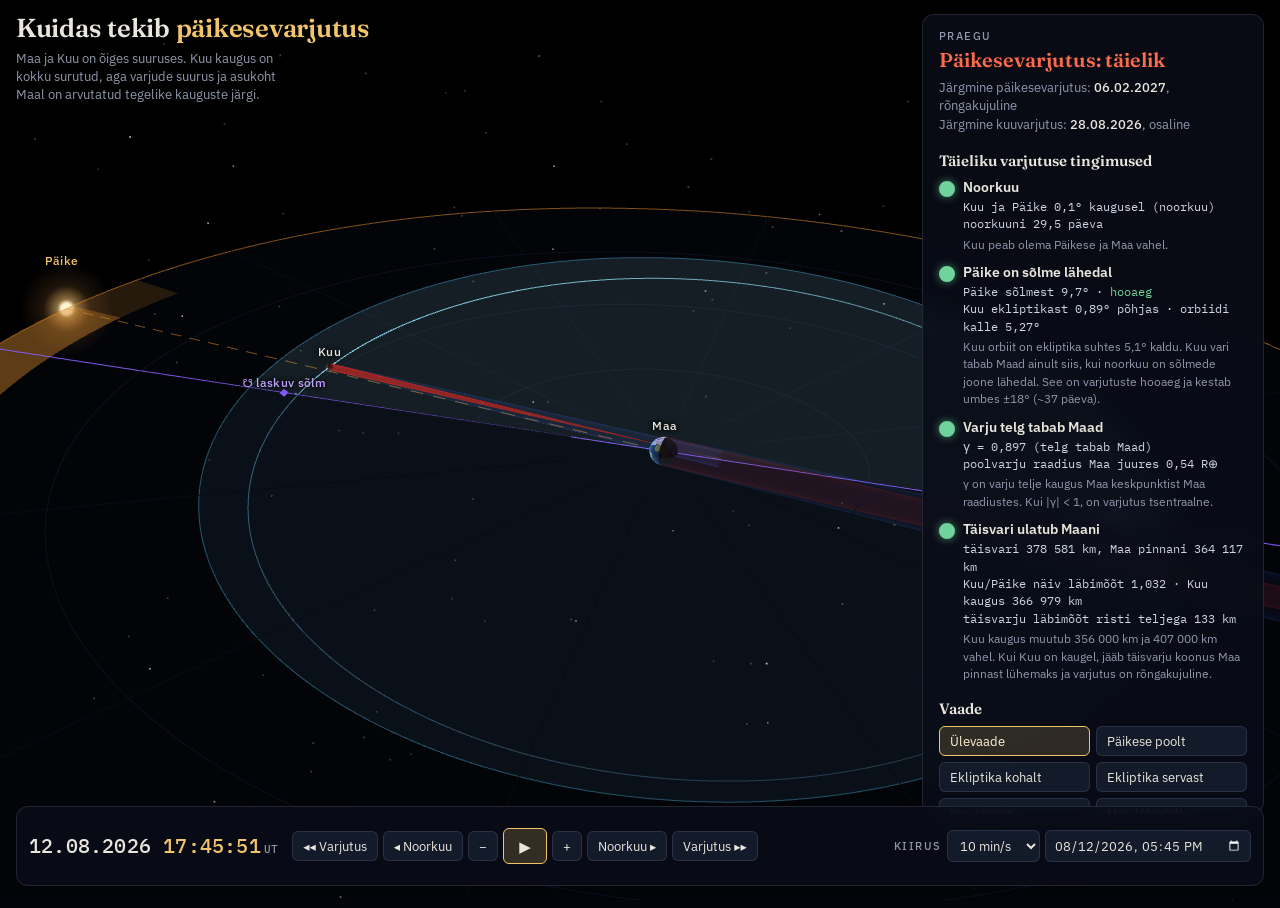
==== index.html @ 305e65b6 "Removed the tilt correction of the shadow cones so that they point straight along the sunlight; adde" ====
<!doctype html>
<html lang="et">
<head>
<meta charset="utf-8">
<meta name="viewport" content="width=device-width, initial-scale=1, viewport-fit=cover">
<title>Varjutuste mudel</title>
<link rel="preconnect" href="https://fonts.googleapis.com">
<link rel="preconnect" href="https://fonts.gstatic.com" crossorigin>
<link rel="stylesheet" href="https://fonts.googleapis.com/css2?family=Fraunces:opsz,wght@9..144,400;9..144,600&family=IBM+Plex+Sans:wght@400;500;600&family=IBM+Plex+Mono:wght@400;500&display=swap">
<link rel="stylesheet" href="style.css">

</head>
<body>
<div id="stage"></div>
<div id="labels"></div>
<div id="loading">Laen 3D-mudelit…</div>

<header class="brand">
  <h1>Kuidas tekib <em>päikesevarjutus</em></h1>
  <p>Maa ja Kuu on õiges suuruses. Kuu kaugus on kokku surutud, aga varjude suurus ja asukoht Maal on arvutatud tegelike kauguste järgi.</p>
</header>

<aside id="panel">
  <button id="panelToggle" aria-expanded="true"><span id="toggleLabel">Tingimused</span><span aria-hidden="true">▾</span></button>
  <div class="pscroll">
    <section class="status" aria-live="polite">
      <span class="eyebrow">Praegu</span>
      <div id="statusMain">—</div>
      <div class="next" id="nextInfo"></div>
    </section>

    <section>
      <h2>Täieliku varjutuse tingimused</h2>
      <ul class="checks">
        <li id="c1" data-state="off"><span class="dot"></span><div><b>Noorkuu</b><span class="val" id="c1v"></span>
          <p>Kuu peab olema Päikese ja Maa vahel.</p></div></li>
        <li id="c2" data-state="off"><span class="dot"></span><div><b>Päike on sõlme lähedal</b><span class="val" id="c2v"></span>
          <p>Kuu orbiit on ekliptika suhtes 5,1° kaldu. Kuu vari tabab Maad ainult siis, kui noorkuu on sõlmede joone lähedal. See on varjutuste hooaeg ja kestab umbes ±18° (~37 päeva).</p></div></li>
        <li id="c3" data-state="off"><span class="dot"></span><div><b>Varju telg tabab Maad</b><span class="val" id="c3v"></span>
          <p>γ on varju telje kaugus Maa keskpunktist Maa raadiustes. Kui |γ| &lt; 1, on varjutus tsentraalne.</p></div></li>
        <li id="c4" data-state="off"><span class="dot"></span><div><b>Täisvari ulatub Maani</b><span class="val" id="c4v"></span>
          <p>Kuu kaugus muutub 356 000 km ja 407 000 km vahel. Kui Kuu on kaugel, jääb täisvarju koonus Maa pinnast lühemaks ja varjutus on rõngakujuline.</p></div></li>
      </ul>
    </section>

    <section>
      <h2>Vaade</h2>
      <div class="grid" id="views">
        <button data-view="overview">Ülevaade</button>
        <button data-view="sun">Päikese poolt</button>
        <button data-view="top">Ekliptika kohalt</button>
        <button data-view="edge">Ekliptika servast</button>
        <button data-view="shadow">Kuu tagant</button>
        <button data-view="earth">Maa lähedalt</button>
        <button data-view="spot">Täisvari lähedalt</button>
        <button data-view="moon">Kuu lähedalt</button>
      </div>
    </section>

    <section>
      <h2>Varjutused</h2>
      <div class="presets" id="presets"></div>
    </section>

    <section class="row">
      <h2>Seaded</h2>
      <span class="eyebrow">Taustsüsteem</span>
      <div class="seg" id="frameSeg">
        <button data-frame="sun" aria-pressed="true">Päike paigal</button>
        <button data-frame="stars" aria-pressed="false">Tähed paigal</button>
      </div>
      <p class="note">Kui Päike on paigal, on hästi näha, kuidas sõlmede joon pöörleb: Päikese suhtes teeb see täisringi 346,6 päevaga (varjutusaasta).</p>
      <label for="dist">Kuu kaugus mudelis <output id="distOut"></output></label>
      <input type="range" id="dist" min="15" max="60.27" step="0.01" value="30">
      <p class="note">Kokkusurutud kaugusel tabavad varjukoonused Maad ja Kuud veidi vales kohas. Vari Maa ja Kuu pinnal on alati arvutatud tegelike kauguste järgi.</p>
      <div class="toggles">
        <label><input type="checkbox" id="tCones" checked> Varjukoonused</label>
        <label><input type="checkbox" id="tOrbit" checked> Kuu orbiit</label>
        <label><input type="checkbox" id="tPlane" checked> Orbiidi tasand</label>
        <label><input type="checkbox" id="tNodes" checked> Sõlmed ja hooajad</label>
        <label><input type="checkbox" id="tHi" checked> Varjude kontuurid</label>
        <label><input type="checkbox" id="tLabels" checked> Sildid</label>
        <label><input type="checkbox" id="tEarthSh" checked> Maa vari</label>
      </div>
    </section>

    <section>
      <h2>Tähised</h2>
      <div class="legend">
        <span><i style="background:var(--penumbra)"></i>Poolvari</span>
        <span><i style="background:var(--umbra)"></i>Täisvari</span>
        <span><i style="background:var(--antumbra)"></i>Antumbra (rõngas)</span>
        <span><i style="background:#c4554a;opacity:.7"></i>Maa täisvari</span>
        <span><i style="background:var(--node)"></i>Sõlmede joon</span>
        <span><i style="background:rgba(243,197,107,.5)"></i>Varjutuste hooaeg</span>
        <span><i style="background:#8ed8ef"></i>Orbiit ekliptikast põhjas</span>
        <span><i style="background:#3d6a82"></i>Orbiit ekliptikast lõunas</span>
      </div>
      <p class="note" style="margin-top:10px">Maal näitavad kontuurid, kui suur osa Päikese läbimõõdust on kaetud (20%, 40%, 60%, 80%). Täisvari on punane ja rõngasvarjutuse ala oranž. Joon on varjutuse keskjoon. Kuu ja Päikese asukoht on arvutatud Meeusi järgi, täpsus umbes 0,01°.</p>
    </section>
  </div>
</aside>

<footer id="timebar">
  <div class="clock"><span id="clockDate">—</span> <span class="t" id="clockTime"></span><span class="ut">UT</span></div>
  <div class="tgroup">
    <button id="prevEcl" title="Eelmine päikesevarjutus">◂◂ <span class="hide-narrow">Varjutus</span></button>
    <button id="prevNM" title="Eelmine noorkuu">◂ <span class="hide-narrow">Noorkuu</span></button>
    <button id="stepBack" title="Samm tagasi">−</button>
    <button id="play" title="Käivita / peata (tühik)" aria-label="Käivita">▶</button>
    <button id="stepFwd" title="Samm edasi">+</button>
    <button id="nextNM" title="Järgmine noorkuu"><span class="hide-narrow">Noorkuu</span> ▸</button>
    <button id="nextEcl" title="Järgmine päikesevarjutus"><span class="hide-narrow">Varjutus</span> ▸▸</button>
  </div>
  <div class="spacer"></div>
  <div class="tgroup">
    <label for="speed" class="eyebrow hide-narrow">Kiirus</label>
    <select id="speed">
      <option value="0.000694444">1 min/s</option>
      <option value="0.00694444" selected>10 min/s</option>
      <option value="0.0416667">1 tund/s</option>
      <option value="0.25">6 tundi/s</option>
      <option value="1">1 päev/s</option>
      <option value="7">1 nädal/s</option>
      <option value="29.53">1 kuu/s</option>
      <option value="91.3">3 kuud/s</option>
    </select>
    <input type="datetime-local" id="dtInput" step="60" aria-label="Kuupäev ja kellaaeg (UT)">
  </div>
</footer>

<script type="importmap">
{ "imports": {
  "three": "./js/vendor/three/three.module.js",
  "three/addons/": "./js/vendor/three/addons/"
} }
</script>
<script type="module" src="js/app.js"></script>
</body>
</html>
---- style.css ----
/* Layout: full-bleed 3D stage; floating instrument panel right, time console bottom. Single dark look (space). */
:root {
  --space: #03050a;
  --glass: rgba(10, 14, 24, 0.84);
  --glass-2: rgba(22, 28, 44, 0.9);
  --line: rgba(160, 175, 210, 0.16);
  --ink: #e9e6dd;
  --muted: #8f97ab;
  --corona: #f3c56b;
  --umbra: #ff6a4a;
  --penumbra: #8fb3ff;
  --antumbra: #ffb347;
  --node: #c3a3ff;
  --ok: #6fd39b;
  --near: #f3c56b;
  --off: #5b6275;
  --f-display: "Fraunces", Georgia, serif;
  --f-body: "IBM Plex Sans", system-ui, sans-serif;
  --f-mono: "IBM Plex Mono", ui-monospace, Menlo, monospace;
  color-scheme: dark;
}
html, body { height: 100%; }
body { background: var(--space); color: var(--ink); font-family: var(--f-body); font-size: 14px; overflow: hidden; }
#stage { position: fixed; inset: 0; }
#stage canvas { display: block; touch-action: none; }
#labels { position: fixed; inset: 0; pointer-events: none; overflow: hidden; }
.lbl { position: absolute; transform: translate(-50%, -140%); font: 500 11.5px/1 var(--f-body); letter-spacing: .03em;
  color: var(--ink); text-shadow: 0 0 4px #000, 0 0 8px #000; white-space: nowrap; }
.lbl.node { color: var(--node); }
.lbl.sun { color: var(--corona); }
.lbl.small { font-size: 10.5px; color: #d8d2bf; transform: translate(6px, -50%); }

button, select, input { font: inherit; color: inherit; }
button { background: var(--glass-2); border: 1px solid var(--line); border-radius: 6px; padding: 6px 10px; cursor: pointer; }
button:hover { border-color: rgba(243, 197, 107, .5); }
button:focus-visible, select:focus-visible, input:focus-visible { outline: 2px solid var(--corona); outline-offset: 1px; }
button[aria-pressed="true"] { background: rgba(243, 197, 107, .16); border-color: var(--corona); color: #fff3d6; }

.brand { position: fixed; top: max(14px, env(safe-area-inset-top, 0px)); left: max(16px, env(safe-area-inset-left, 0px)); max-width: 420px; pointer-events: none; }
.brand h1 { margin: 0; font: 600 26px/1.1 var(--f-display); letter-spacing: -.01em; text-wrap: balance; }
.brand h1 em { font-style: normal; color: var(--corona); }
.brand p { margin: 6px 0 0; color: var(--muted); font-size: 12.5px; line-height: 1.45; max-width: 36ch; }

/* ---- panel ---- */
#panel { position: fixed; top: max(14px, env(safe-area-inset-top, 0px)); right: max(16px, env(safe-area-inset-right, 0px));
  bottom: calc(86px + env(safe-area-inset-bottom, 0px)); width: 340px; background: var(--glass); border: 1px solid var(--line);
  border-radius: 12px; backdrop-filter: blur(10px); display: flex; flex-direction: column; overflow: hidden; }
#panelToggle { display: none; }
.pscroll { overflow-y: auto; padding: 16px; display: flex; flex-direction: column; gap: 18px; }
.status { display: flex; flex-direction: column; gap: 6px; }
.eyebrow { font: 500 10.5px/1 var(--f-body); letter-spacing: .14em; text-transform: uppercase; color: var(--muted); }
#statusMain { font: 600 20px/1.2 var(--f-display); text-wrap: balance; }
#statusMain[data-kind="total"] { color: var(--umbra); }
#statusMain[data-kind="annular"], #statusMain[data-kind="hybrid"] { color: var(--antumbra); }
#statusMain[data-kind="partial"] { color: var(--penumbra); }
#statusMain[data-kind="lunar"] { color: #e58b6a; }
.next { font-size: 12.5px; color: var(--muted); line-height: 1.5; }
.next b { color: var(--ink); font-weight: 500; }

h2 { margin: 0 0 8px; font: 600 15px/1.2 var(--f-display); }
.checks { list-style: none; margin: 0; padding: 0; display: flex; flex-direction: column; gap: 10px; }
.checks li { display: grid; grid-template-columns: 14px 1fr; gap: 10px; align-items: start; }
.dot { width: 12px; height: 12px; border-radius: 50%; margin-top: 3px; border: 2px solid var(--off); }
li[data-state="ok"] .dot { background: var(--ok); border-color: var(--ok); box-shadow: 0 0 8px rgba(111, 211, 155, .6); }
li[data-state="near"] .dot { border-color: var(--near); background: rgba(243, 197, 107, .25); }
li[data-state="off"] .dot { border-color: var(--off); }
.checks b { font-weight: 600; font-size: 13.5px; }
.checks .val { display: block; font: 400 12px/1.45 var(--f-mono); color: #cfd5e4; margin-top: 2px; font-variant-numeric: tabular-nums; }
.checks p { margin: 3px 0 0; font-size: 12px; line-height: 1.45; color: var(--muted); }

.grid { display: grid; grid-template-columns: 1fr 1fr; gap: 6px; }
.grid button { text-align: left; font-size: 12.5px; }
.presets { display: flex; flex-direction: column; gap: 5px; }
.presets button { display: grid; grid-template-columns: 86px 1fr; gap: 8px; text-align: left; font-size: 12.5px; padding: 6px 9px; }
.presets .d { font-family: var(--f-mono); font-size: 11.5px; color: var(--corona); }
.presets .lunar .d { color: #e58b6a; }
.seg { display: grid; grid-template-columns: 1fr 1fr; gap: 0; border: 1px solid var(--line); border-radius: 7px; overflow: hidden; }
.seg button { border: 0; border-radius: 0; font-size: 12.5px; }
.row { display: flex; flex-direction: column; gap: 6px; }
.row label { font-size: 12.5px; color: var(--muted); display: flex; justify-content: space-between; gap: 8px; }
.row label output { color: var(--ink); font-family: var(--f-mono); font-size: 12px; }
input[type="range"] { width: 100%; accent-color: var(--corona); }
.toggles { display: grid; grid-template-columns: 1fr 1fr; gap: 6px 12px; }
.toggles label { display: flex; gap: 7px; align-items: center; font-size: 12.5px; cursor: pointer; }
input[type="checkbox"] { accent-color: var(--corona); }
.legend { display: grid; grid-template-columns: 1fr 1fr; gap: 6px 12px; font-size: 12px; color: var(--muted); }
.legend span { display: flex; align-items: center; gap: 7px; }
.legend i { width: 14px; height: 8px; border-radius: 2px; display: inline-block; }
.note { font-size: 11.5px; color: var(--muted); line-height: 1.5; margin: 0; }

/* ---- time console ---- */
#timebar { position: fixed; left: max(16px, env(safe-area-inset-left, 0px)); right: max(16px, env(safe-area-inset-right, 0px));
  bottom: max(14px, env(safe-area-inset-bottom, 0px)); min-height: 60px; background: var(--glass); border: 1px solid var(--line);
  border-radius: 12px; backdrop-filter: blur(10px); display: flex; flex-wrap: wrap; align-items: center; gap: 8px 14px; padding: 9px 12px; }
.clock { font: 500 20px/1 var(--f-mono); font-variant-numeric: tabular-nums; letter-spacing: .01em; min-width: 0; }
.clock .t { color: var(--corona); }
.clock .ut { font-size: 11px; color: var(--muted); margin-left: 3px; }
.tgroup { display: flex; gap: 5px; align-items: center; flex-wrap: wrap; }
#play { width: 44px; height: 36px; font-size: 15px; background: rgba(243, 197, 107, .18); border-color: var(--corona); }
.tgroup button { font-size: 12.5px; }
select, input[type="datetime-local"] { background: var(--glass-2); border: 1px solid var(--line); border-radius: 6px; padding: 6px 8px; font-size: 12.5px; }
.spacer { flex: 1; }

@media (max-width: 820px) {
  .brand h1 { font-size: 20px; }
  .brand p { display: none; }
  #panel { top: auto; left: max(10px, env(safe-area-inset-left, 0px)); right: max(10px, env(safe-area-inset-right, 0px)); width: auto;
    bottom: calc(var(--tb-h, 120px) + 22px + env(safe-area-inset-bottom, 0px)); max-height: 46vh; }
  #panel.collapsed .pscroll { display: none; }
  #panelToggle { display: flex; justify-content: space-between; align-items: center; border: 0; border-bottom: 1px solid var(--line);
    border-radius: 0; background: transparent; padding: 10px 14px; font-weight: 600; }
  #timebar { left: max(10px, env(safe-area-inset-left, 0px)); right: max(10px, env(safe-area-inset-right, 0px)); }
  .clock { font-size: 16px; }
  .hide-narrow { display: none; }
}
#loading { position: fixed; inset: 0; display: grid; place-items: center; color: var(--muted); pointer-events: none; }
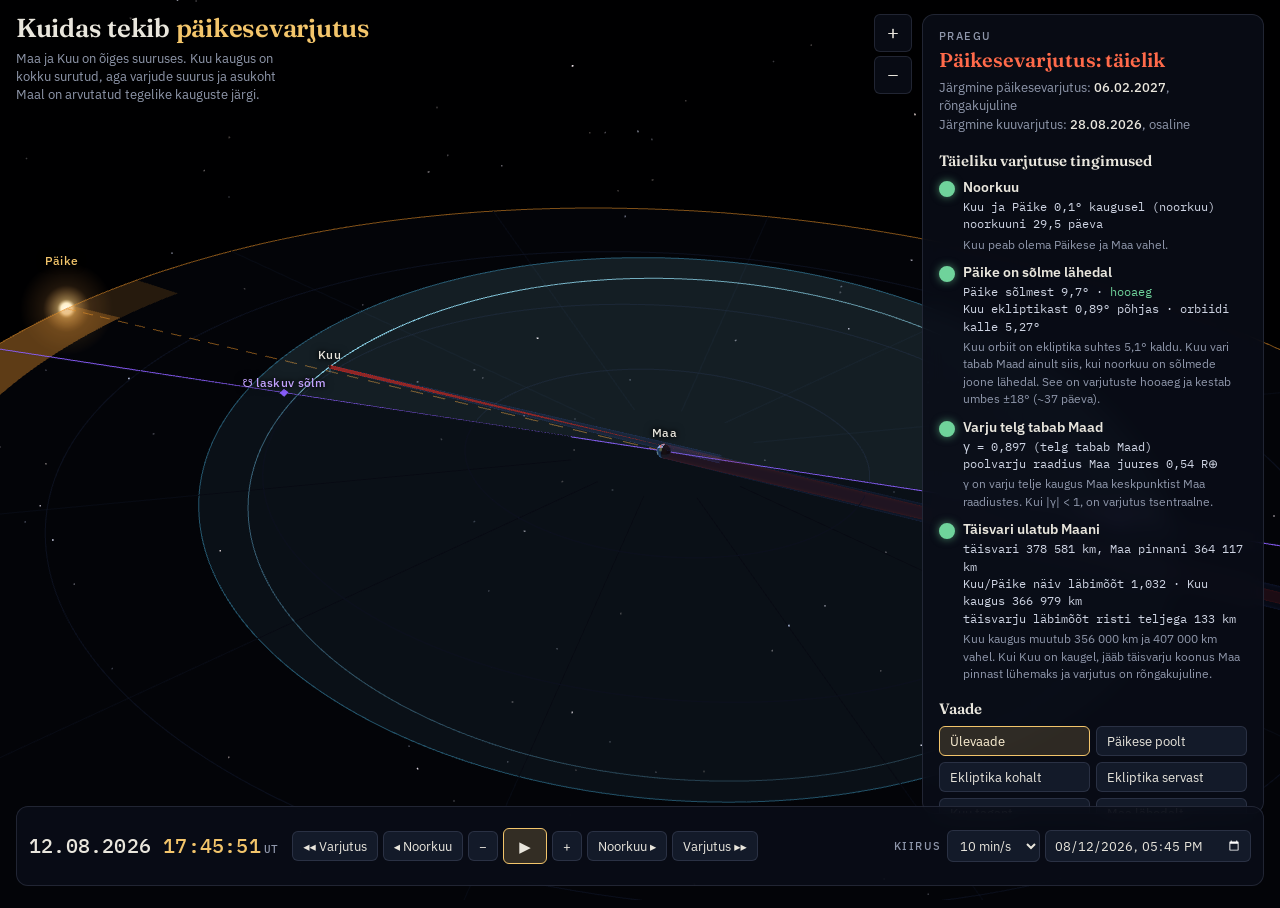
==== commit 9436f096: "Added zoom buttons; made the real Moon distance the default; widened the Earth and Moon close-up vie" ====
--- a/index.html
+++ b/index.html
@@ -19,6 +19,11 @@
   <h1>Kuidas tekib <em>päikesevarjutus</em></h1>
   <p>Maa ja Kuu on õiges suuruses. Kuu kaugus on kokku surutud, aga varjude suurus ja asukoht Maal on arvutatud tegelike kauguste järgi.</p>
 </header>
+
+<div class="zoom" role="group" aria-label="Suumimine">
+  <button id="zoomIn" title="Suumi sisse (+)" aria-label="Suumi sisse">+</button>
+  <button id="zoomOut" title="Suumi välja (−)" aria-label="Suumi välja">−</button>
+</div>
 
 <aside id="panel">
   <button id="panelToggle" aria-expanded="true"><span id="toggleLabel">Tingimused</span><span aria-hidden="true">▾</span></button>
@@ -71,7 +76,7 @@
       </div>
       <p class="note">Kui Päike on paigal, on hästi näha, kuidas sõlmede joon pöörleb: Päikese suhtes teeb see täisringi 346,6 päevaga (varjutusaasta).</p>
       <label for="dist">Kuu kaugus mudelis <output id="distOut"></output></label>
-      <input type="range" id="dist" min="15" max="60.27" step="0.01" value="30">
+      <input type="range" id="dist" min="15" max="60.27" step="0.01" value="60.27">
       <p class="note">Kokkusurutud kaugusel tabavad varjukoonused Maad ja Kuud veidi vales kohas. Vari Maa ja Kuu pinnal on alati arvutatud tegelike kauguste järgi.</p>
       <div class="toggles">
         <label><input type="checkbox" id="tCones" checked> Varjukoonused</label>
--- a/style.css
+++ b/style.css
@@ -40,6 +40,11 @@
 .brand h1 { margin: 0; font: 600 26px/1.1 var(--f-display); letter-spacing: -.01em; text-wrap: balance; }
 .brand h1 em { font-style: normal; color: var(--corona); }
 .brand p { margin: 6px 0 0; color: var(--muted); font-size: 12.5px; line-height: 1.45; max-width: 36ch; }
+
+.zoom { position: fixed; top: max(14px, env(safe-area-inset-top, 0px)); right: calc(max(16px, env(safe-area-inset-right, 0px)) + 352px);
+  display: flex; flex-direction: column; gap: 4px; }
+.zoom button { width: 38px; height: 38px; padding: 0; font: 400 20px/1 var(--f-mono); background: var(--glass);
+  backdrop-filter: blur(10px); touch-action: none; user-select: none; -webkit-user-select: none; }
 
 /* ---- panel ---- */
 #panel { position: fixed; top: max(14px, env(safe-area-inset-top, 0px)); right: max(16px, env(safe-area-inset-right, 0px));
@@ -104,6 +109,7 @@
 @media (max-width: 820px) {
   .brand h1 { font-size: 20px; }
   .brand p { display: none; }
+  .zoom { right: max(10px, env(safe-area-inset-right, 0px)); }
   #panel { top: auto; left: max(10px, env(safe-area-inset-left, 0px)); right: max(10px, env(safe-area-inset-right, 0px)); width: auto;
     bottom: calc(var(--tb-h, 120px) + 22px + env(safe-area-inset-bottom, 0px)); max-height: 46vh; }
   #panel.collapsed .pscroll { display: none; }
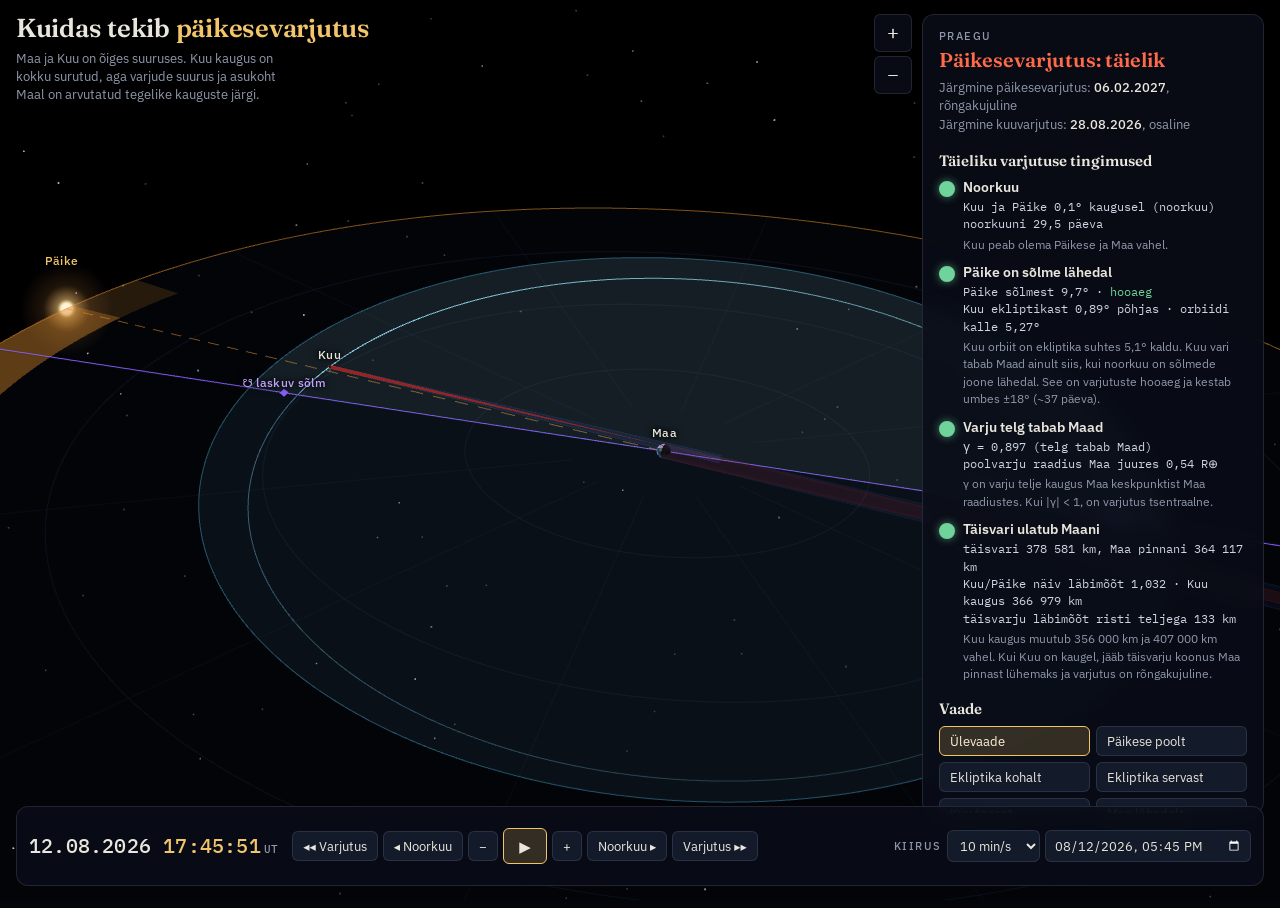
==== commit 0b579e23: "Added a bright colour scheme with a Tume/Hele switch for the page and the 3D scene Co-Authored-By: C" ====
--- a/index.html
+++ b/index.html
@@ -69,6 +69,11 @@
 
     <section class="row">
       <h2>Seaded</h2>
+      <span class="eyebrow">Värviskeem</span>
+      <div class="seg" id="schemeSeg">
+        <button data-scheme="dark" aria-pressed="true">Tume</button>
+        <button data-scheme="light" aria-pressed="false">Hele</button>
+      </div>
       <span class="eyebrow">Taustsüsteem</span>
       <div class="seg" id="frameSeg">
         <button data-frame="sun" aria-pressed="true">Päike paigal</button>
@@ -95,11 +100,11 @@
         <span><i style="background:var(--penumbra)"></i>Poolvari</span>
         <span><i style="background:var(--umbra)"></i>Täisvari</span>
         <span><i style="background:var(--antumbra)"></i>Antumbra (rõngas)</span>
-        <span><i style="background:#c4554a;opacity:.7"></i>Maa täisvari</span>
+        <span><i style="background:var(--e-umbra)"></i>Maa täisvari</span>
         <span><i style="background:var(--node)"></i>Sõlmede joon</span>
-        <span><i style="background:rgba(243,197,107,.5)"></i>Varjutuste hooaeg</span>
-        <span><i style="background:#8ed8ef"></i>Orbiit ekliptikast põhjas</span>
-        <span><i style="background:#3d6a82"></i>Orbiit ekliptikast lõunas</span>
+        <span><i style="background:var(--season)"></i>Varjutuste hooaeg</span>
+        <span><i style="background:var(--orbit-n)"></i>Orbiit ekliptikast põhjas</span>
+        <span><i style="background:var(--orbit-s)"></i>Orbiit ekliptikast lõunas</span>
       </div>
       <p class="note" style="margin-top:10px">Maal näitavad kontuurid, kui suur osa Päikese läbimõõdust on kaetud (20%, 40%, 60%, 80%). Täisvari on punane ja rõngasvarjutuse ala oranž. Joon on varjutuse keskjoon. Kuu ja Päikese asukoht on arvutatud Meeusi järgi, täpsus umbes 0,01°.</p>
     </section>
--- a/style.css
+++ b/style.css
@@ -14,10 +14,52 @@
   --ok: #6fd39b;
   --near: #f3c56b;
   --off: #5b6275;
+  --halo: #000;
+  --lbl-small: #d8d2bf;
+  --val: #cfd5e4;
+  --lunar: #e58b6a;
+  --accent-soft: rgba(243, 197, 107, .18);
+  --accent-edge: rgba(243, 197, 107, .5);
+  --pressed-ink: #fff3d6;
+  --ok-glow: rgba(111, 211, 155, .6);
+  --e-umbra: rgba(196, 85, 74, .7);
+  --season: rgba(243, 197, 107, .5);
+  --orbit-n: #8ed8ef;
+  --orbit-s: #3d6a82;
   --f-display: "Fraunces", Georgia, serif;
   --f-body: "IBM Plex Sans", system-ui, sans-serif;
   --f-mono: "IBM Plex Mono", ui-monospace, Menlo, monospace;
   color-scheme: dark;
+}
+/* Bright scheme, switched by the Värviskeem control (data-scheme on <html>) */
+:root[data-scheme="light"] {
+  --space: #eef1f6;
+  --glass: rgba(255, 255, 255, 0.88);
+  --glass-2: rgba(242, 245, 250, 0.96);
+  --line: rgba(40, 55, 90, 0.16);
+  --ink: #1b2233;
+  --muted: #5a6378;
+  --corona: #a86f0a;
+  --umbra: #c8391a;
+  --penumbra: #3b67c4;
+  --antumbra: #c27408;
+  --node: #7a4fd6;
+  --ok: #1f9d5a;
+  --near: #b07a12;
+  --off: #a3aabb;
+  --halo: #fff;
+  --lbl-small: #6b3a10;
+  --val: #2c3549;
+  --lunar: #b5532f;
+  --accent-soft: rgba(201, 138, 18, .14);
+  --accent-edge: rgba(168, 111, 10, .55);
+  --pressed-ink: #4a3200;
+  --ok-glow: rgba(31, 157, 90, .35);
+  --e-umbra: rgba(156, 47, 37, .7);
+  --season: rgba(224, 160, 32, .55);
+  --orbit-n: #006b94;
+  --orbit-s: #85b0c4;
+  color-scheme: light;
 }
 html, body { height: 100%; }
 body { background: var(--space); color: var(--ink); font-family: var(--f-body); font-size: 14px; overflow: hidden; }
@@ -25,16 +67,16 @@
 #stage canvas { display: block; touch-action: none; }
 #labels { position: fixed; inset: 0; pointer-events: none; overflow: hidden; }
 .lbl { position: absolute; transform: translate(-50%, -140%); font: 500 11.5px/1 var(--f-body); letter-spacing: .03em;
-  color: var(--ink); text-shadow: 0 0 4px #000, 0 0 8px #000; white-space: nowrap; }
+  color: var(--ink); text-shadow: 0 0 4px var(--halo), 0 0 8px var(--halo); white-space: nowrap; }
 .lbl.node { color: var(--node); }
 .lbl.sun { color: var(--corona); }
-.lbl.small { font-size: 10.5px; color: #d8d2bf; transform: translate(6px, -50%); }
+.lbl.small { font-size: 10.5px; color: var(--lbl-small); transform: translate(6px, -50%); }
 
 button, select, input { font: inherit; color: inherit; }
 button { background: var(--glass-2); border: 1px solid var(--line); border-radius: 6px; padding: 6px 10px; cursor: pointer; }
-button:hover { border-color: rgba(243, 197, 107, .5); }
+button:hover { border-color: var(--accent-edge); }
 button:focus-visible, select:focus-visible, input:focus-visible { outline: 2px solid var(--corona); outline-offset: 1px; }
-button[aria-pressed="true"] { background: rgba(243, 197, 107, .16); border-color: var(--corona); color: #fff3d6; }
+button[aria-pressed="true"] { background: var(--accent-soft); border-color: var(--corona); color: var(--pressed-ink); }
 
 .brand { position: fixed; top: max(14px, env(safe-area-inset-top, 0px)); left: max(16px, env(safe-area-inset-left, 0px)); max-width: 420px; pointer-events: none; }
 .brand h1 { margin: 0; font: 600 26px/1.1 var(--f-display); letter-spacing: -.01em; text-wrap: balance; }
@@ -58,7 +100,7 @@
 #statusMain[data-kind="total"] { color: var(--umbra); }
 #statusMain[data-kind="annular"], #statusMain[data-kind="hybrid"] { color: var(--antumbra); }
 #statusMain[data-kind="partial"] { color: var(--penumbra); }
-#statusMain[data-kind="lunar"] { color: #e58b6a; }
+#statusMain[data-kind="lunar"] { color: var(--lunar); }
 .next { font-size: 12.5px; color: var(--muted); line-height: 1.5; }
 .next b { color: var(--ink); font-weight: 500; }
 
@@ -66,11 +108,11 @@
 .checks { list-style: none; margin: 0; padding: 0; display: flex; flex-direction: column; gap: 10px; }
 .checks li { display: grid; grid-template-columns: 14px 1fr; gap: 10px; align-items: start; }
 .dot { width: 12px; height: 12px; border-radius: 50%; margin-top: 3px; border: 2px solid var(--off); }
-li[data-state="ok"] .dot { background: var(--ok); border-color: var(--ok); box-shadow: 0 0 8px rgba(111, 211, 155, .6); }
-li[data-state="near"] .dot { border-color: var(--near); background: rgba(243, 197, 107, .25); }
+li[data-state="ok"] .dot { background: var(--ok); border-color: var(--ok); box-shadow: 0 0 8px var(--ok-glow); }
+li[data-state="near"] .dot { border-color: var(--near); background: var(--accent-soft); }
 li[data-state="off"] .dot { border-color: var(--off); }
 .checks b { font-weight: 600; font-size: 13.5px; }
-.checks .val { display: block; font: 400 12px/1.45 var(--f-mono); color: #cfd5e4; margin-top: 2px; font-variant-numeric: tabular-nums; }
+.checks .val { display: block; font: 400 12px/1.45 var(--f-mono); color: var(--val); margin-top: 2px; font-variant-numeric: tabular-nums; }
 .checks p { margin: 3px 0 0; font-size: 12px; line-height: 1.45; color: var(--muted); }
 
 .grid { display: grid; grid-template-columns: 1fr 1fr; gap: 6px; }
@@ -78,7 +120,7 @@
 .presets { display: flex; flex-direction: column; gap: 5px; }
 .presets button { display: grid; grid-template-columns: 86px 1fr; gap: 8px; text-align: left; font-size: 12.5px; padding: 6px 9px; }
 .presets .d { font-family: var(--f-mono); font-size: 11.5px; color: var(--corona); }
-.presets .lunar .d { color: #e58b6a; }
+.presets .lunar .d { color: var(--lunar); }
 .seg { display: grid; grid-template-columns: 1fr 1fr; gap: 0; border: 1px solid var(--line); border-radius: 7px; overflow: hidden; }
 .seg button { border: 0; border-radius: 0; font-size: 12.5px; }
 .row { display: flex; flex-direction: column; gap: 6px; }
@@ -101,7 +143,7 @@
 .clock .t { color: var(--corona); }
 .clock .ut { font-size: 11px; color: var(--muted); margin-left: 3px; }
 .tgroup { display: flex; gap: 5px; align-items: center; flex-wrap: wrap; }
-#play { width: 44px; height: 36px; font-size: 15px; background: rgba(243, 197, 107, .18); border-color: var(--corona); }
+#play { width: 44px; height: 36px; font-size: 15px; background: var(--accent-soft); border-color: var(--corona); }
 .tgroup button { font-size: 12.5px; }
 select, input[type="datetime-local"] { background: var(--glass-2); border: 1px solid var(--line); border-radius: 6px; padding: 6px 8px; font-size: 12.5px; }
 .spacer { flex: 1; }
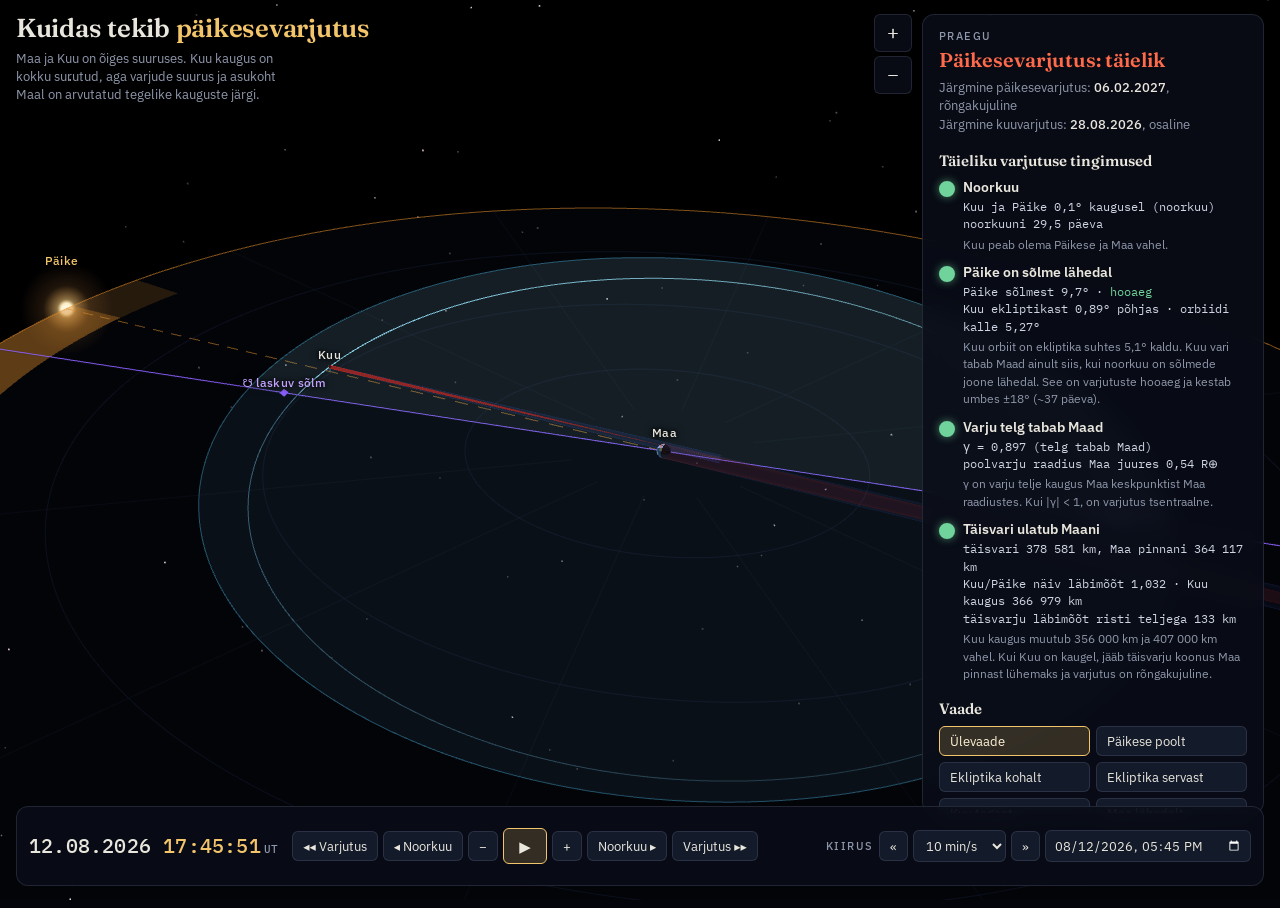
==== commit 1149fb89: "Added slower and faster buttons for the animation speed; synced the speed with the selection restore" ====
--- a/index.html
+++ b/index.html
@@ -125,6 +125,7 @@
   <div class="spacer"></div>
   <div class="tgroup">
     <label for="speed" class="eyebrow hide-narrow">Kiirus</label>
+    <button id="slower" title="Aeglasemalt ([)" aria-label="Aeglasemalt">«</button>
     <select id="speed">
       <option value="0.000694444">1 min/s</option>
       <option value="0.00694444" selected>10 min/s</option>
@@ -135,6 +136,7 @@
       <option value="29.53">1 kuu/s</option>
       <option value="91.3">3 kuud/s</option>
     </select>
+    <button id="faster" title="Kiiremini (])" aria-label="Kiiremini">»</button>
     <input type="datetime-local" id="dtInput" step="60" aria-label="Kuupäev ja kellaaeg (UT)">
   </div>
 </footer>
--- a/style.css
+++ b/style.css
@@ -75,6 +75,7 @@
 button, select, input { font: inherit; color: inherit; }
 button { background: var(--glass-2); border: 1px solid var(--line); border-radius: 6px; padding: 6px 10px; cursor: pointer; }
 button:hover { border-color: var(--accent-edge); }
+button:disabled { opacity: .4; cursor: default; border-color: var(--line); }
 button:focus-visible, select:focus-visible, input:focus-visible { outline: 2px solid var(--corona); outline-offset: 1px; }
 button[aria-pressed="true"] { background: var(--accent-soft); border-color: var(--corona); color: var(--pressed-ink); }
 
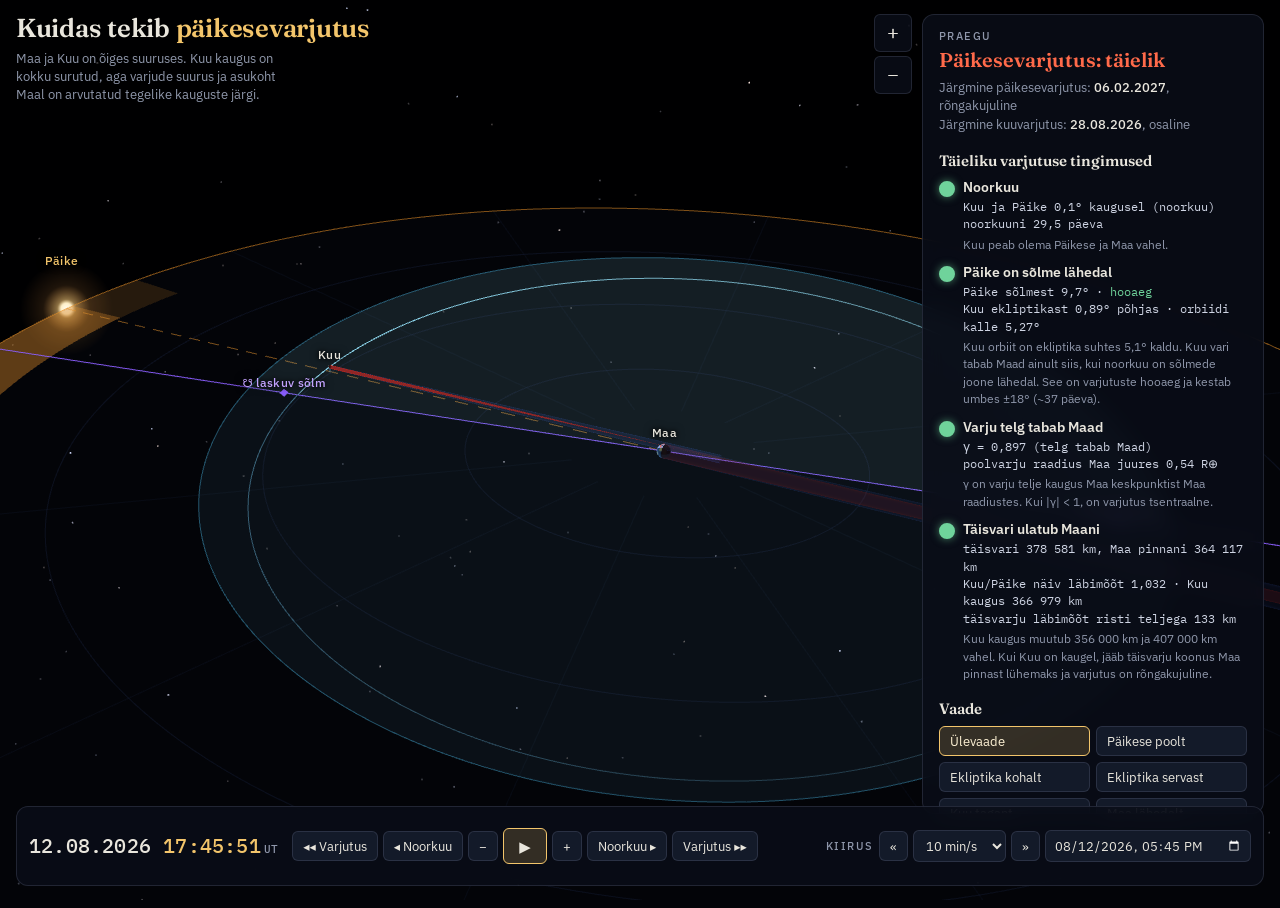
==== commit 18443e25: "Kept the overview cameras fixed relative to the stars in the Tähed paigal frame, so that the Sun is " ====
--- a/index.html
+++ b/index.html
@@ -79,7 +79,7 @@
         <button data-frame="sun" aria-pressed="true">Päike paigal</button>
         <button data-frame="stars" aria-pressed="false">Tähed paigal</button>
       </div>
-      <p class="note">Kui Päike on paigal, on hästi näha, kuidas sõlmede joon pöörleb: Päikese suhtes teeb see täisringi 346,6 päevaga (varjutusaasta).</p>
+      <p class="note">Kui Päike on paigal, on hästi näha, kuidas sõlmede joon pöörleb: Päikese suhtes teeb see täisringi 346,6 päevaga (varjutusaasta). Kui tähed on paigal, jääb ülevaate kaamera tähtede suhtes paigale ja Päike teeb aastaga ringi.</p>
       <label for="dist">Kuu kaugus mudelis <output id="distOut"></output></label>
       <input type="range" id="dist" min="15" max="60.27" step="0.01" value="60.27">
       <p class="note">Kokkusurutud kaugusel tabavad varjukoonused Maad ja Kuud veidi vales kohas. Vari Maa ja Kuu pinnal on alati arvutatud tegelike kauguste järgi.</p>
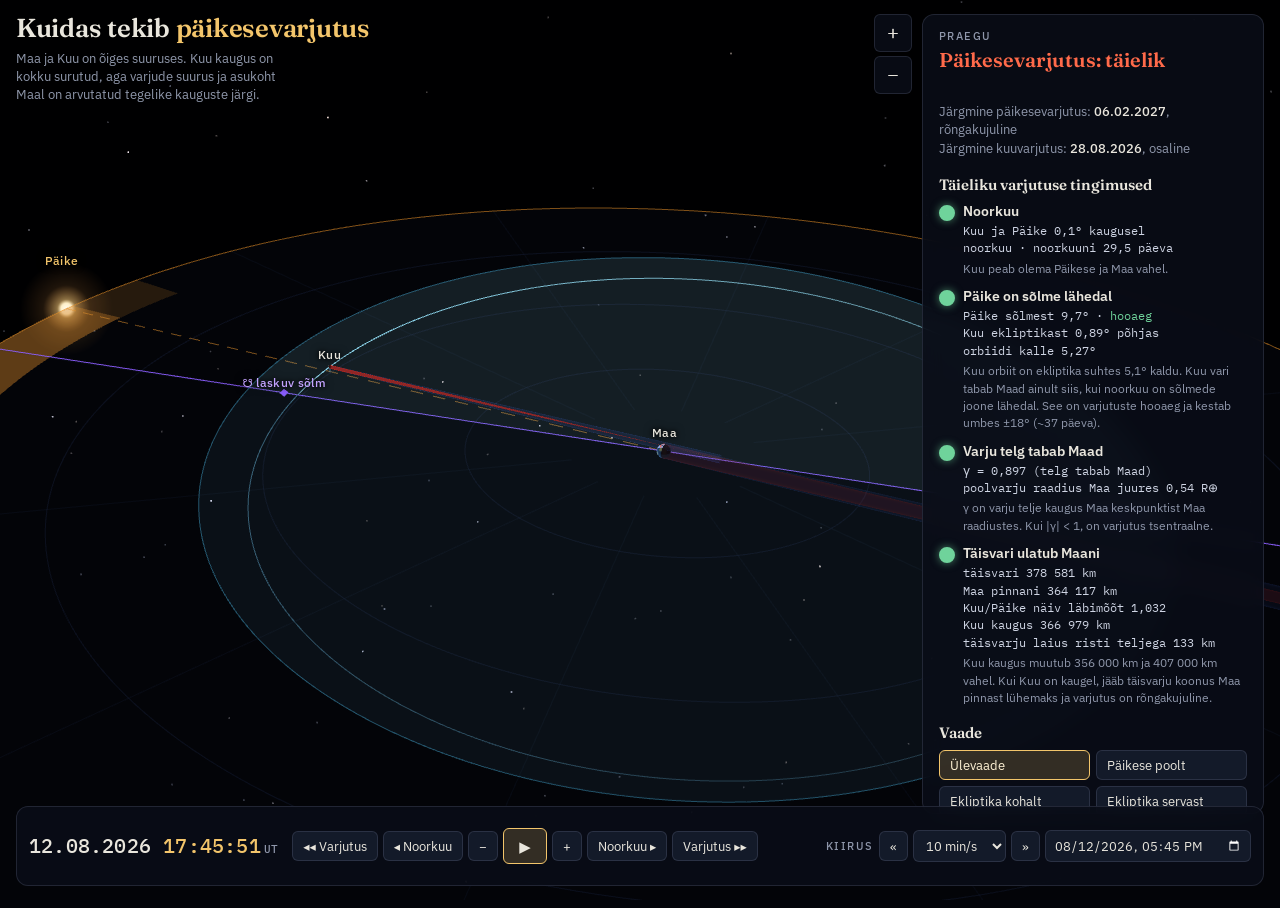
==== commit 7a134177: "Reserved fixed room for the changing texts in the side panel, so that the controls below no longer j" ====
--- a/index.html
+++ b/index.html
@@ -37,13 +37,13 @@
     <section>
       <h2>Täieliku varjutuse tingimused</h2>
       <ul class="checks">
-        <li id="c1" data-state="off"><span class="dot"></span><div><b>Noorkuu</b><span class="val" id="c1v"></span>
+        <li id="c1" data-state="off"><span class="dot"></span><div><b>Noorkuu</b><span class="val" id="c1v" style="--lines: 2"></span>
           <p>Kuu peab olema Päikese ja Maa vahel.</p></div></li>
-        <li id="c2" data-state="off"><span class="dot"></span><div><b>Päike on sõlme lähedal</b><span class="val" id="c2v"></span>
+        <li id="c2" data-state="off"><span class="dot"></span><div><b>Päike on sõlme lähedal</b><span class="val" id="c2v" style="--lines: 3"></span>
           <p>Kuu orbiit on ekliptika suhtes 5,1° kaldu. Kuu vari tabab Maad ainult siis, kui noorkuu on sõlmede joone lähedal. See on varjutuste hooaeg ja kestab umbes ±18° (~37 päeva).</p></div></li>
-        <li id="c3" data-state="off"><span class="dot"></span><div><b>Varju telg tabab Maad</b><span class="val" id="c3v"></span>
+        <li id="c3" data-state="off"><span class="dot"></span><div><b>Varju telg tabab Maad</b><span class="val" id="c3v" style="--lines: 2"></span>
           <p>γ on varju telje kaugus Maa keskpunktist Maa raadiustes. Kui |γ| &lt; 1, on varjutus tsentraalne.</p></div></li>
-        <li id="c4" data-state="off"><span class="dot"></span><div><b>Täisvari ulatub Maani</b><span class="val" id="c4v"></span>
+        <li id="c4" data-state="off"><span class="dot"></span><div><b>Täisvari ulatub Maani</b><span class="val" id="c4v" style="--lines: 5"></span>
           <p>Kuu kaugus muutub 356 000 km ja 407 000 km vahel. Kui Kuu on kaugel, jääb täisvarju koonus Maa pinnast lühemaks ja varjutus on rõngakujuline.</p></div></li>
       </ul>
     </section>
--- a/style.css
+++ b/style.css
@@ -97,12 +97,12 @@
 .pscroll { overflow-y: auto; padding: 16px; display: flex; flex-direction: column; gap: 18px; }
 .status { display: flex; flex-direction: column; gap: 6px; }
 .eyebrow { font: 500 10.5px/1 var(--f-body); letter-spacing: .14em; text-transform: uppercase; color: var(--muted); }
-#statusMain { font: 600 20px/1.2 var(--f-display); text-wrap: balance; }
+#statusMain { font: 600 20px/1.2 var(--f-display); text-wrap: balance; min-height: 2.4em; }   /* room for two lines, so the panel does not jump */
 #statusMain[data-kind="total"] { color: var(--umbra); }
 #statusMain[data-kind="annular"], #statusMain[data-kind="hybrid"] { color: var(--antumbra); }
 #statusMain[data-kind="partial"] { color: var(--penumbra); }
 #statusMain[data-kind="lunar"] { color: var(--lunar); }
-.next { font-size: 12.5px; color: var(--muted); line-height: 1.5; }
+.next { font-size: 12.5px; color: var(--muted); line-height: 1.5; min-height: 3em; }
 .next b { color: var(--ink); font-weight: 500; }
 
 h2 { margin: 0 0 8px; font: 600 15px/1.2 var(--f-display); }
@@ -113,7 +113,9 @@
 li[data-state="near"] .dot { border-color: var(--near); background: var(--accent-soft); }
 li[data-state="off"] .dot { border-color: var(--off); }
 .checks b { font-weight: 600; font-size: 13.5px; }
-.checks .val { display: block; font: 400 12px/1.45 var(--f-mono); color: var(--val); margin-top: 2px; font-variant-numeric: tabular-nums; }
+/* One value per line; --lines (set in the HTML) reserves the room for all of them */
+.checks .val { display: block; font: 400 12px/1.45 var(--f-mono); color: var(--val); margin-top: 2px; font-variant-numeric: tabular-nums;
+  white-space: nowrap; min-height: calc(var(--lines, 1) * 1.45em); }
 .checks p { margin: 3px 0 0; font-size: 12px; line-height: 1.45; color: var(--muted); }
 
 .grid { display: grid; grid-template-columns: 1fr 1fr; gap: 6px; }
@@ -161,5 +163,6 @@
   #timebar { left: max(10px, env(safe-area-inset-left, 0px)); right: max(10px, env(safe-area-inset-right, 0px)); }
   .clock { font-size: 16px; }
   .hide-narrow { display: none; }
+  .checks .val { white-space: normal; }
 }
 #loading { position: fixed; inset: 0; display: grid; place-items: center; color: var(--muted); pointer-events: none; }
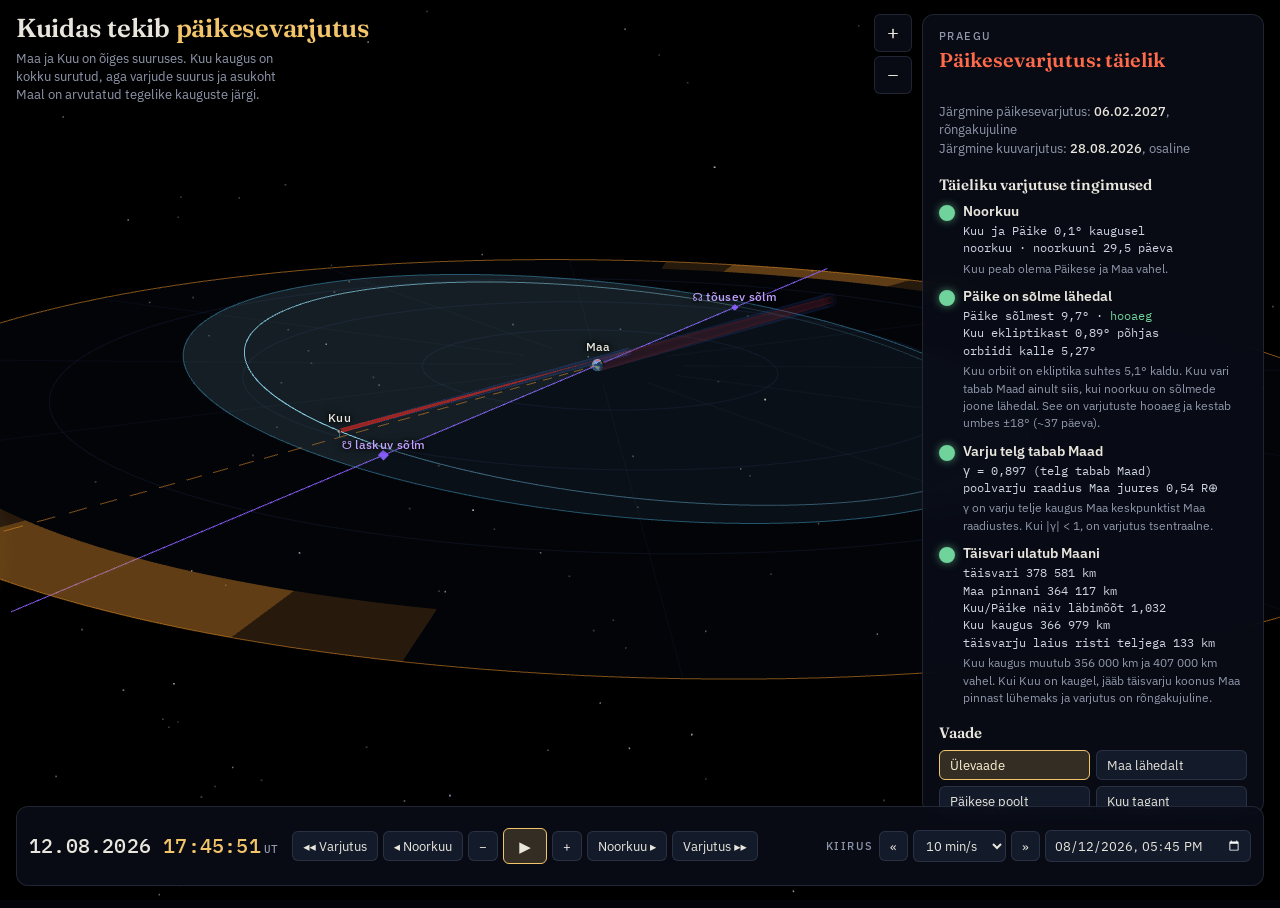
==== commit 4d9223e1: "Pointed the overview camera along the same direction as the Maa lähedalt view; moved Ülevaade and Ma" ====
--- a/index.html
+++ b/index.html
@@ -52,11 +52,11 @@
       <h2>Vaade</h2>
       <div class="grid" id="views">
         <button data-view="overview">Ülevaade</button>
+        <button data-view="earth">Maa lähedalt</button>
         <button data-view="sun">Päikese poolt</button>
+        <button data-view="shadow">Kuu tagant</button>
         <button data-view="top">Ekliptika kohalt</button>
         <button data-view="edge">Ekliptika servast</button>
-        <button data-view="shadow">Kuu tagant</button>
-        <button data-view="earth">Maa lähedalt</button>
         <button data-view="spot">Täisvari lähedalt</button>
         <button data-view="moon">Kuu lähedalt</button>
       </div>
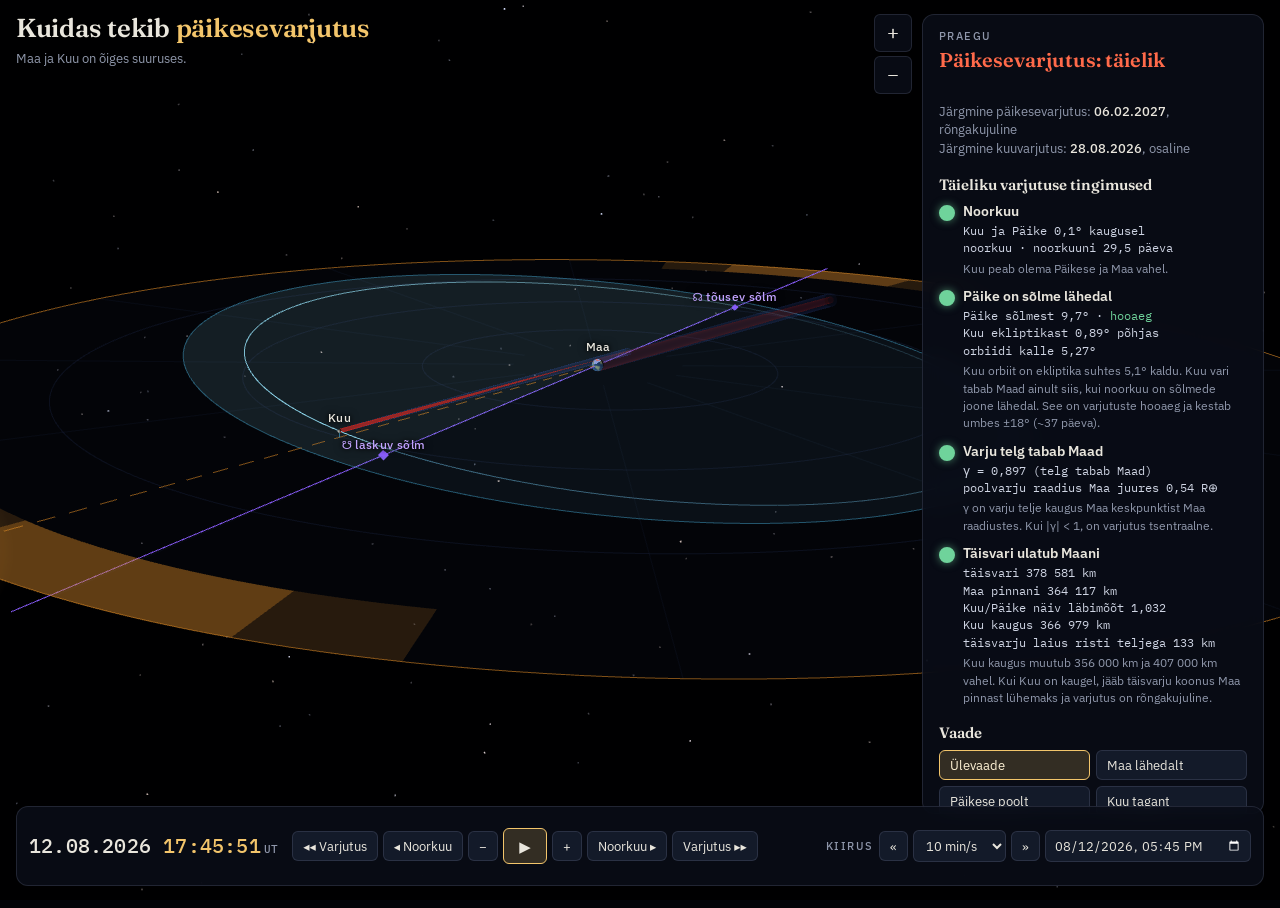
==== commit ace4651c: "Removed the sentence about the compressed Moon distance from the header; the note under the distance" ====
--- a/index.html
+++ b/index.html
@@ -17,7 +17,7 @@
 
 <header class="brand">
   <h1>Kuidas tekib <em>päikesevarjutus</em></h1>
-  <p>Maa ja Kuu on õiges suuruses. Kuu kaugus on kokku surutud, aga varjude suurus ja asukoht Maal on arvutatud tegelike kauguste järgi.</p>
+  <p>Maa ja Kuu on õiges suuruses.</p>
 </header>
 
 <div class="zoom" role="group" aria-label="Suumimine">
